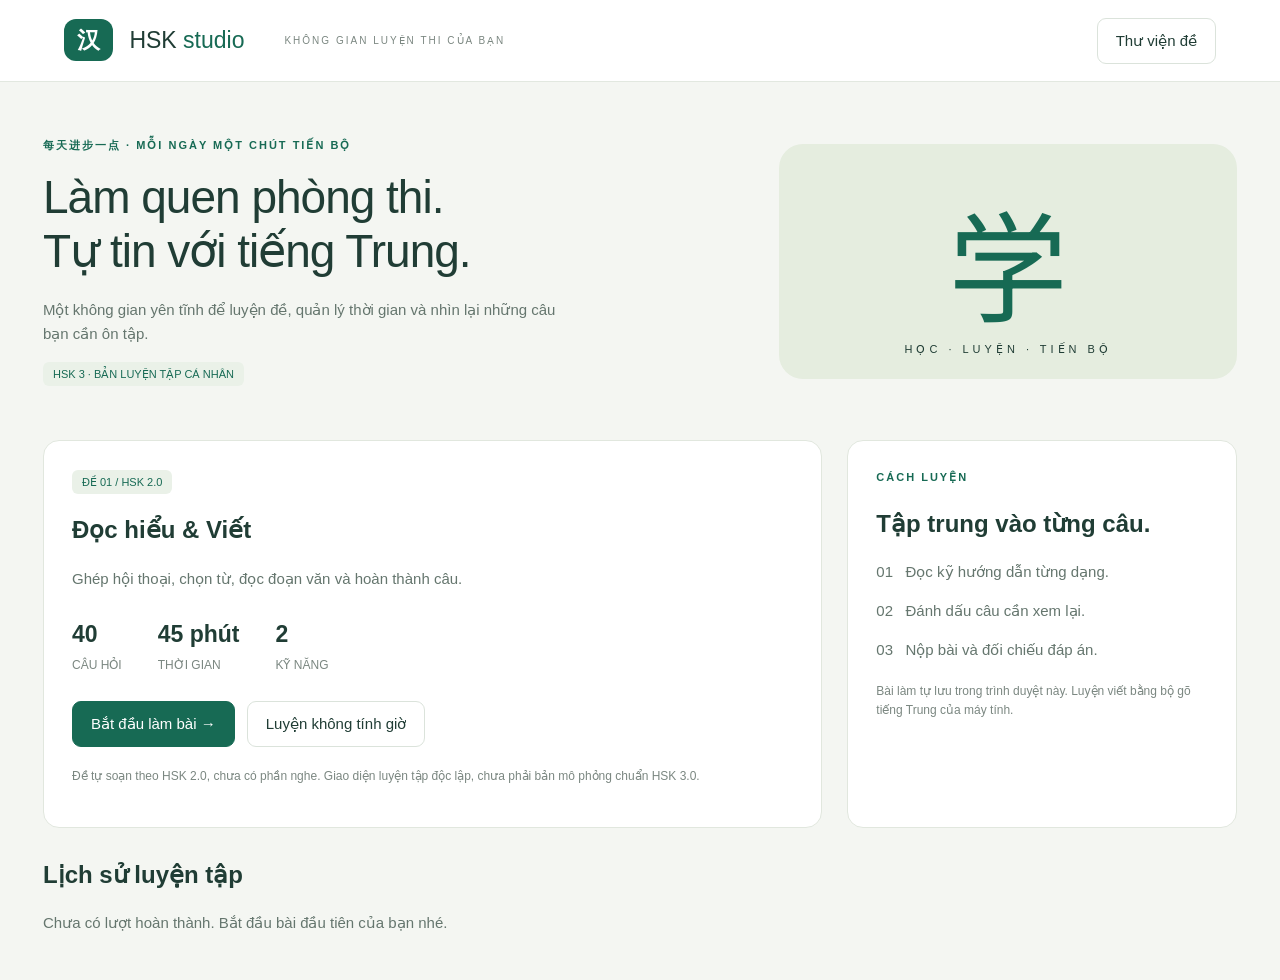
==== index.html @ 3a23e1b2 "Add files via upload" ====
<!doctype html><html lang="vi"><meta charset="utf-8"><meta name="viewport" content="width=device-width, initial-scale=1"><title>HSK Studio · Phòng luyện thi</title><link rel="stylesheet" href="style.css"><body><header><a href="/" class="brand"><b>汉</b> HSK <strong>studio</strong></a><span class="tag">KHÔNG GIAN LUYỆN THI CỦA BẠN</span><button id="home">Thư viện đề</button></header><main id="app"></main><dialog id="confirm"><h2>Nộp bài luyện tập?</h2><p id="confirmText"></p><div class="actions"><button id="cancel">Tiếp tục làm</button><button class="primary" id="submit">Nộp bài</button></div></dialog><script src="app.js"></script></body></html>
---- style.css ----
@import url('https://fonts.googleapis.com/css2?family=Noto+Sans+SC:wght@400;500;600&display=swap');
:root{--green:#176a54;--ink:#203d35;--muted:#7b8781;--bg:#f4f6f2}*{box-sizing:border-box}body{margin:0;background:var(--bg);color:var(--ink);font:15px/1.6 Arial,sans-serif}header{height:82px;display:flex;align-items:center;gap:40px;padding:0 5%;background:white;border-bottom:1px solid #e2e8e0}.brand{color:var(--ink);text-decoration:none;font-size:23px}.brand b{background:var(--green);color:white;border-radius:12px;padding:8px 13px;margin-right:10px}.brand strong{font-weight:400;color:var(--green)}.tag{font-size:10px;letter-spacing:2px;color:var(--muted)}header button{margin-left:auto}button{font:inherit;cursor:pointer;border:1px solid #dbe3db;padding:10px 18px;border-radius:9px;background:white;color:var(--ink)}button:hover{border-color:var(--green);background:#eff6ef}button:focus-visible,input:focus-visible{outline:3px solid #d7b663;outline-offset:3px}button:disabled{opacity:.45;cursor:default}.primary{background:var(--green);color:white;border-color:var(--green)}.primary:hover{background:#12533f;color:white}main{max-width:1250px;margin:45px auto;padding:0 28px}.eyebrow{font-size:11px;letter-spacing:2px;color:var(--green);font-weight:bold}h1{font-size:46px;line-height:1.18;font-weight:500;margin:15px 0 20px;letter-spacing:-1px}h2{font-size:24px;line-height:1.4}p{color:#65766e}.hero{display:grid;grid-template-columns:1.5fr 1fr;gap:50px;align-items:center;margin:55px 0}.hero p{max-width:520px}.art{height:235px;background:#e5eddf;border-radius:24px;display:flex;align-items:center;justify-content:center;position:relative;overflow:hidden}.art strong{font:120px 'Noto Sans SC',sans-serif;color:#176a54}.art span{position:absolute;bottom:20px;font-size:11px;letter-spacing:4px}.cards{display:grid;grid-template-columns:2fr 1fr;gap:25px}.card,.panel{background:white;border:1px solid #e1e7de;border-radius:16px;padding:28px}.badge{font-size:11px;background:#eaf1e8;border-radius:6px;padding:6px 10px;color:var(--green)}.stats{display:flex;gap:36px;margin:25px 0}.stats strong{display:block;font-size:23px}.stats span{font-size:12px;color:var(--muted)}.actions{display:flex;gap:12px;flex-wrap:wrap}.note{font-size:12px;color:var(--muted);margin-top:20px}.history{margin-top:30px}.historyrow{display:flex;justify-content:space-between;gap:16px;padding:14px 0;border-bottom:1px solid #edf0e9}.examhead{display:flex;align-items:center;justify-content:space-between;margin-bottom:22px}.timer{font-size:27px;font-variant-numeric:tabular-nums}.workspace{display:grid;grid-template-columns:1fr 290px;gap:25px}.question{min-height:440px}.chinese{font-family:'Noto Sans SC',sans-serif;font-size:23px;line-height:1.95}.passage{background:#f6f8f3;border-radius:10px;padding:20px;margin:20px 0;font-size:20px}.option{display:flex;gap:16px;width:100%;text-align:left;align-items:center;margin:12px 0;padding:13px 18px;font-family:'Noto Sans SC',sans-serif;font-size:19px}.option em{font:13px Arial;border:1px solid #d7e1d4;border-radius:6px;padding:4px 9px;font-style:normal}.option.selected{border-color:var(--green);background:#edf5ee}.navgrid{display:grid;grid-template-columns:repeat(5,1fr);gap:8px}.navgrid button{padding:8px 0;font-size:12px}.navgrid .done{background:#e1efe5;border-color:#c2d9c7}.navgrid .current{background:var(--green);color:white}.navgrid .flag{box-shadow:inset 0 -3px #d8ad43}.foot{display:flex;justify-content:space-between;margin-top:25px}.input{width:100%;padding:17px;border:1px solid #c8d7c8;border-radius:10px;font-size:24px;margin-top:25px}.result{max-width:850px;margin:auto}.score{font-size:62px;color:var(--green);line-height:1.4}.review{margin:18px 0;padding:22px;background:white;border:1px solid #dde5db;border-radius:12px}.correct{color:#176a54}.wrong{color:#b45135}dialog{max-width:470px;border:0;border-radius:18px;padding:32px}dialog::backdrop{background:#15382b66}.saved{font-size:11px;color:var(--green)}@media(max-width:800px){.tag{display:none}.hero,.cards,.workspace{grid-template-columns:1fr}.hero{margin:25px 0;gap:20px}h1{font-size:34px}.art{height:140px}.art strong{font-size:70px}.art span{bottom:8px}.workspace aside{order:2}.question{min-height:350px}main{padding:0 16px;margin-top:25px}.card,.panel{padding:20px}.chinese{font-size:20px}.stats{gap:24px}header{padding:0 16px}.brand{font-size:20px}}
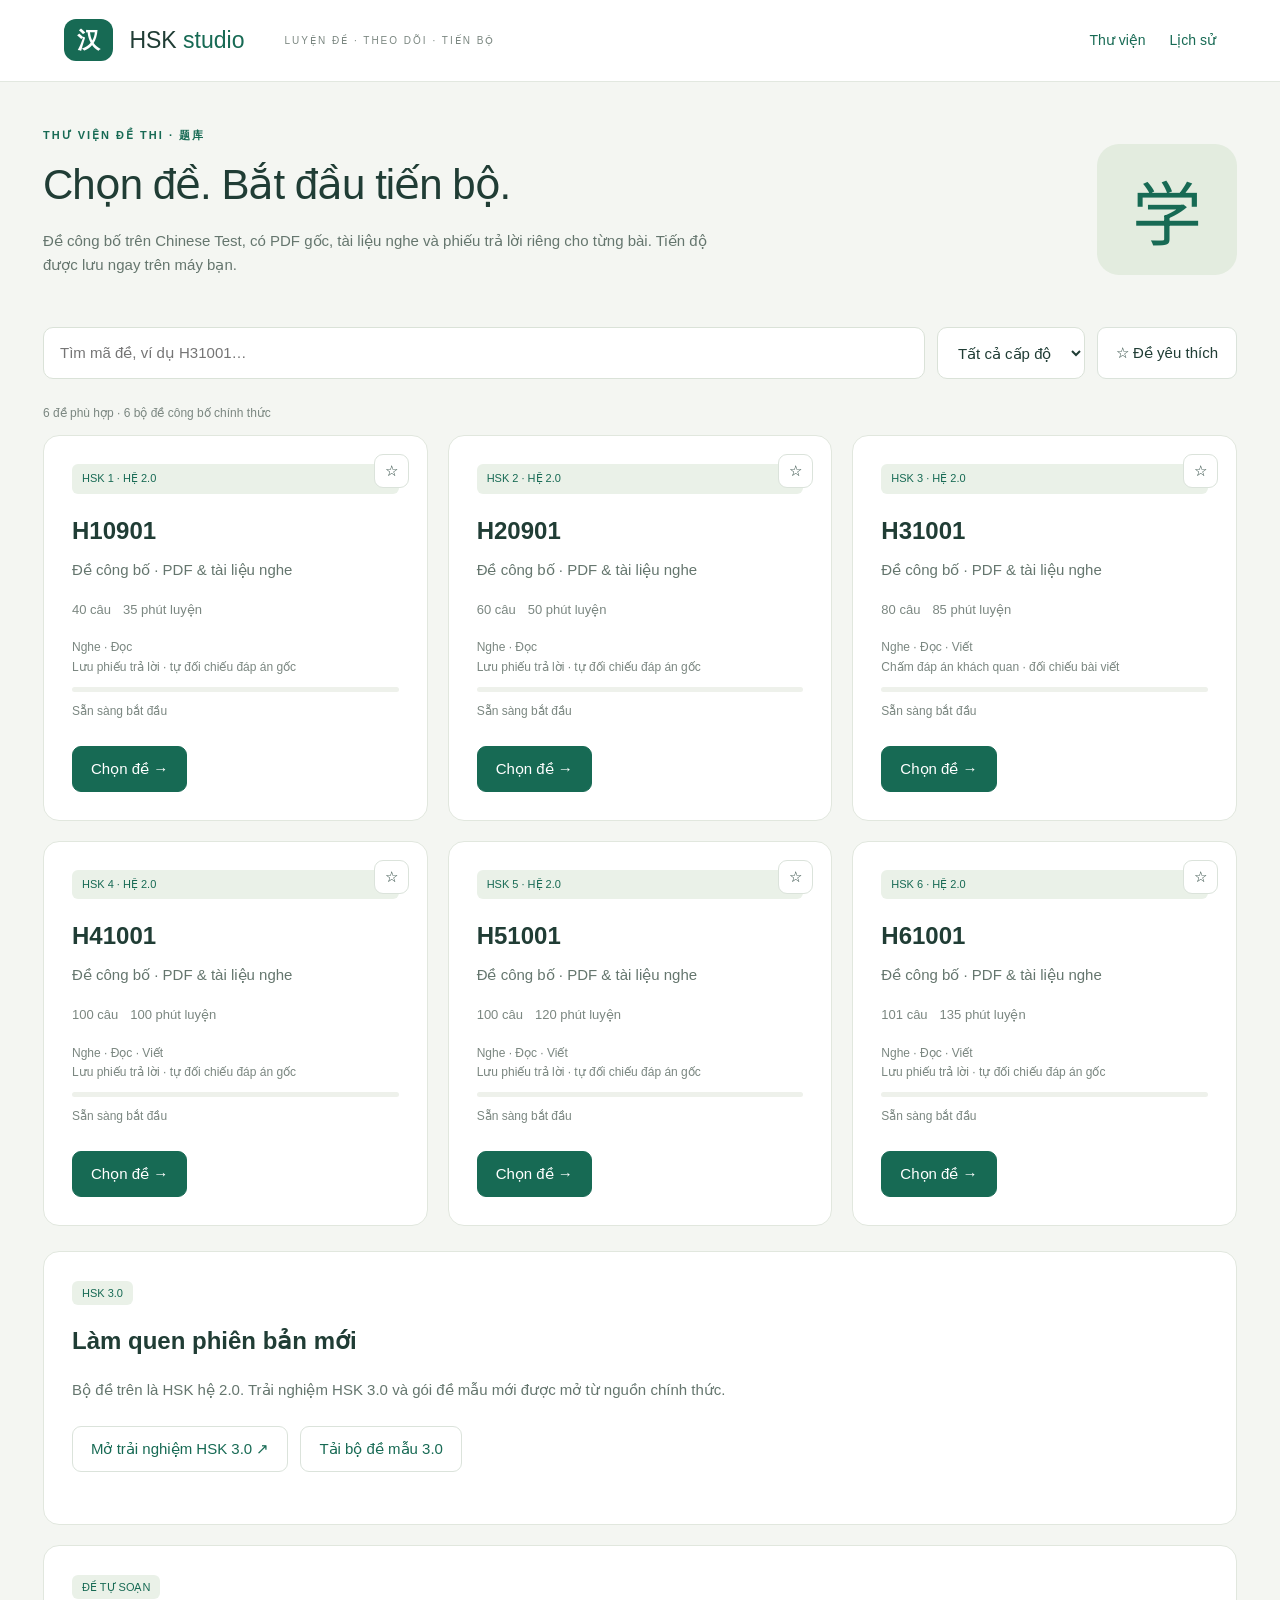
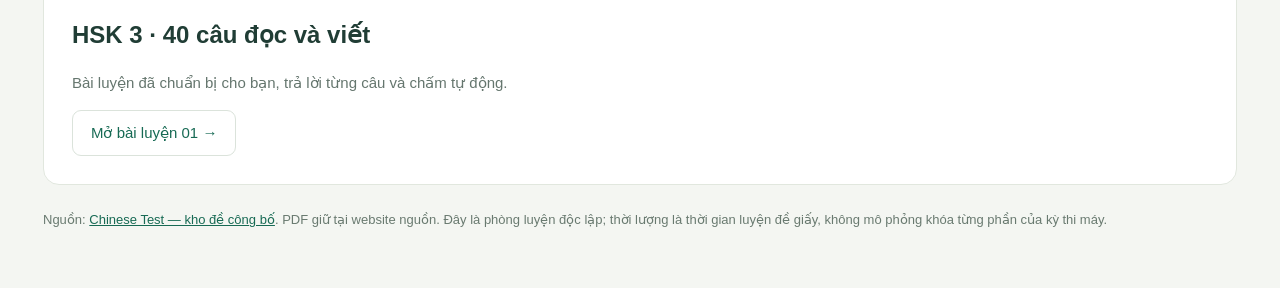
==== commit 4c484d1c: "Add files via upload" ====
--- a/index.html
+++ b/index.html
@@ -1 +1 @@
-<!doctype html><html lang="vi"><meta charset="utf-8"><meta name="viewport" content="width=device-width, initial-scale=1"><title>HSK Studio · Phòng luyện thi</title><link rel="stylesheet" href="style.css"><body><header><a href="/" class="brand"><b>汉</b> HSK <strong>studio</strong></a><span class="tag">KHÔNG GIAN LUYỆN THI CỦA BẠN</span><button id="home">Thư viện đề</button></header><main id="app"></main><dialog id="confirm"><h2>Nộp bài luyện tập?</h2><p id="confirmText"></p><div class="actions"><button id="cancel">Tiếp tục làm</button><button class="primary" id="submit">Nộp bài</button></div></dialog><script src="app.js"></script></body></html>
+<!doctype html><html lang="vi"><meta charset="utf-8"><meta name="viewport" content="width=device-width,initial-scale=1"><meta name="theme-color" content="#176a54"><title>HSK Studio · Thư viện đề thi</title><link rel="stylesheet" href="style.css"><link rel="stylesheet" href="library.css"><body><header><a href="#library" class="brand"><b>汉</b> HSK <strong>studio</strong></a><span class="tag">LUYỆN ĐỀ · THEO DÕI · TIẾN BỘ</span><nav><a href="#library">Thư viện</a><a href="#history">Lịch sử</a></nav></header><main id="app" tabindex="-1"></main><div id="toast" role="status" aria-live="polite"></div><dialog id="modal"><div id="modalBody"></div><button id="closeModal">Đóng</button></dialog><script src="library.js"></script></body></html>
--- a/library.css
+++ b/library.css
@@ -0,0 +1 @@
+nav{margin-left:auto;display:flex;gap:24px}nav a,a{color:var(--green)}nav a{text-decoration:none;font-size:14px}button,a,input,select{touch-action:manipulation}.intro{display:flex;align-items:center;justify-content:space-between;gap:35px;margin:35px 0}.intro h1{font-size:42px}.intro p{max-width:680px}.intro .seal{background:#e3ecdf;border-radius:22px;padding:15px 35px;font:70px 'Noto Sans SC',sans-serif;color:var(--green)}.filters{display:flex;gap:12px;flex-wrap:wrap;margin:25px 0}.filters input{flex:1;min-width:190px}.filters input,.filters select{padding:13px 16px;border:1px solid #dae2d8;border-radius:10px;font:inherit;background:white;color:var(--ink)}.catalog{display:grid;grid-template-columns:repeat(3,1fr);gap:20px}.examcard{position:relative;display:flex;flex-direction:column;gap:10px}.examcard h2{margin:10px 0 0}.examcard p{margin:0}.examcard .actions{margin-top:auto;padding-top:15px}.examcard .favorite{position:absolute;right:18px;top:18px;padding:4px 10px}.cardmeta{display:flex;gap:12px;font-size:13px;color:var(--muted);margin:8px 0}.progress{height:5px;background:#eef1eb;border-radius:10px;overflow:hidden}.progress i{display:block;height:100%;background:var(--green)}.notice{font-size:13px;padding:12px 0;color:#697a70}.empty{padding:50px;text-align:center;grid-column:1/-1}.small{font-size:12px;color:var(--muted)}.sessionbar{display:flex;align-items:center;justify-content:space-between;gap:20px;margin-bottom:20px}.sessionbar h2{margin:4px 0}.exam-layout{display:grid;grid-template-columns:minmax(0,1.5fr) minmax(300px,1fr);gap:20px;align-items:start}.pdf-panel{position:sticky;top:15px;overflow:hidden}.pdf-panel iframe{display:block;width:100%;height:65vh;min-height:430px;border:1px solid #e1e7df;border-radius:10px;background:#f5f6f3}.resource-actions{display:flex;gap:15px;flex-wrap:wrap;margin-bottom:14px;font-size:13px}.answer-panel{max-height:78vh;overflow:auto;scroll-behavior:smooth}.answer-row{padding:13px 0;border-bottom:1px solid #edf0e9}.answer-label{display:flex;align-items:center;justify-content:space-between;font-weight:bold;font-size:13px;margin-bottom:8px}.answer-row input,.answer-row textarea{font:18px 'Noto Sans SC',sans-serif;width:100%;padding:10px;border-radius:7px;border:1px solid #d6e0d3;resize:vertical}.answer-row.flagged{border-left:3px solid #d5ad4b;padding-left:10px}.choice-row{display:flex;gap:6px;flex-wrap:wrap}.choice-row button{padding:6px 12px;min-width:36px}.choice-row button.active{color:white;background:var(--green);border-color:var(--green)}.tiny{font-size:12px;padding:4px 9px}.sheet-toolbar{position:sticky;top:-28px;background:white;z-index:2;padding:8px 0 15px;border-bottom:1px solid #e5ebe2;display:flex;gap:6px;flex-wrap:wrap}.audio-box{margin-top:16px;padding-top:14px;border-top:1px solid #e3e8df}.audio-box audio{width:100%;margin-top:10px}.audio-box input{max-width:100%;font-size:12px}.results-list{margin:22px 0}.result-row{display:grid;grid-template-columns:60px 1fr 1fr;gap:14px;padding:12px;border-bottom:1px solid #e3e8df}.result-row:nth-child(even){background:#f5f8f2}.result-row span{overflow-wrap:anywhere}.result-actions{display:flex;gap:12px;flex-wrap:wrap;margin:24px 0}#toast{position:fixed;bottom:25px;left:50%;transform:translateX(-50%);background:#203d35;color:white;padding:12px 22px;border-radius:10px;z-index:20;display:none}.loading{padding:60px;text-align:center}.danger{color:#a84332}.paused{color:#a56811}.modebox{margin:22px 0;padding:18px;background:#f5f8f2;border-radius:12px}.modebox label{display:block;padding:8px 0}dialog{width:min(560px,95vw);max-width:560px}.hint{font-size:13px;background:#eef3e9;padding:12px;border-radius:8px}button{transition:background .15s,border-color .15s}.section-title{margin:24px 0 10px;font-size:15px}.linkbutton{display:inline-block;padding:10px 18px;border:1px solid #dbe3db;border-radius:9px;background:white;text-decoration:none}input[type=checkbox],input[type=radio]{accent-color:var(--green)}@media(max-width:1000px){.catalog{grid-template-columns:repeat(2,1fr)}}@media(max-width:700px){.catalog,.exam-layout{grid-template-columns:1fr}.intro .seal{display:none}.intro h1{font-size:32px}nav{gap:12px}.pdf-panel{position:static}.pdf-panel iframe{height:45vh;min-height:300px}.answer-panel{max-height:none}.sessionbar{align-items:flex-start;flex-wrap:wrap}.sheet-toolbar{top:0}.tag{display:none}}@media(prefers-reduced-motion:reduce){*{scroll-behavior:auto!important;transition:none!important}}
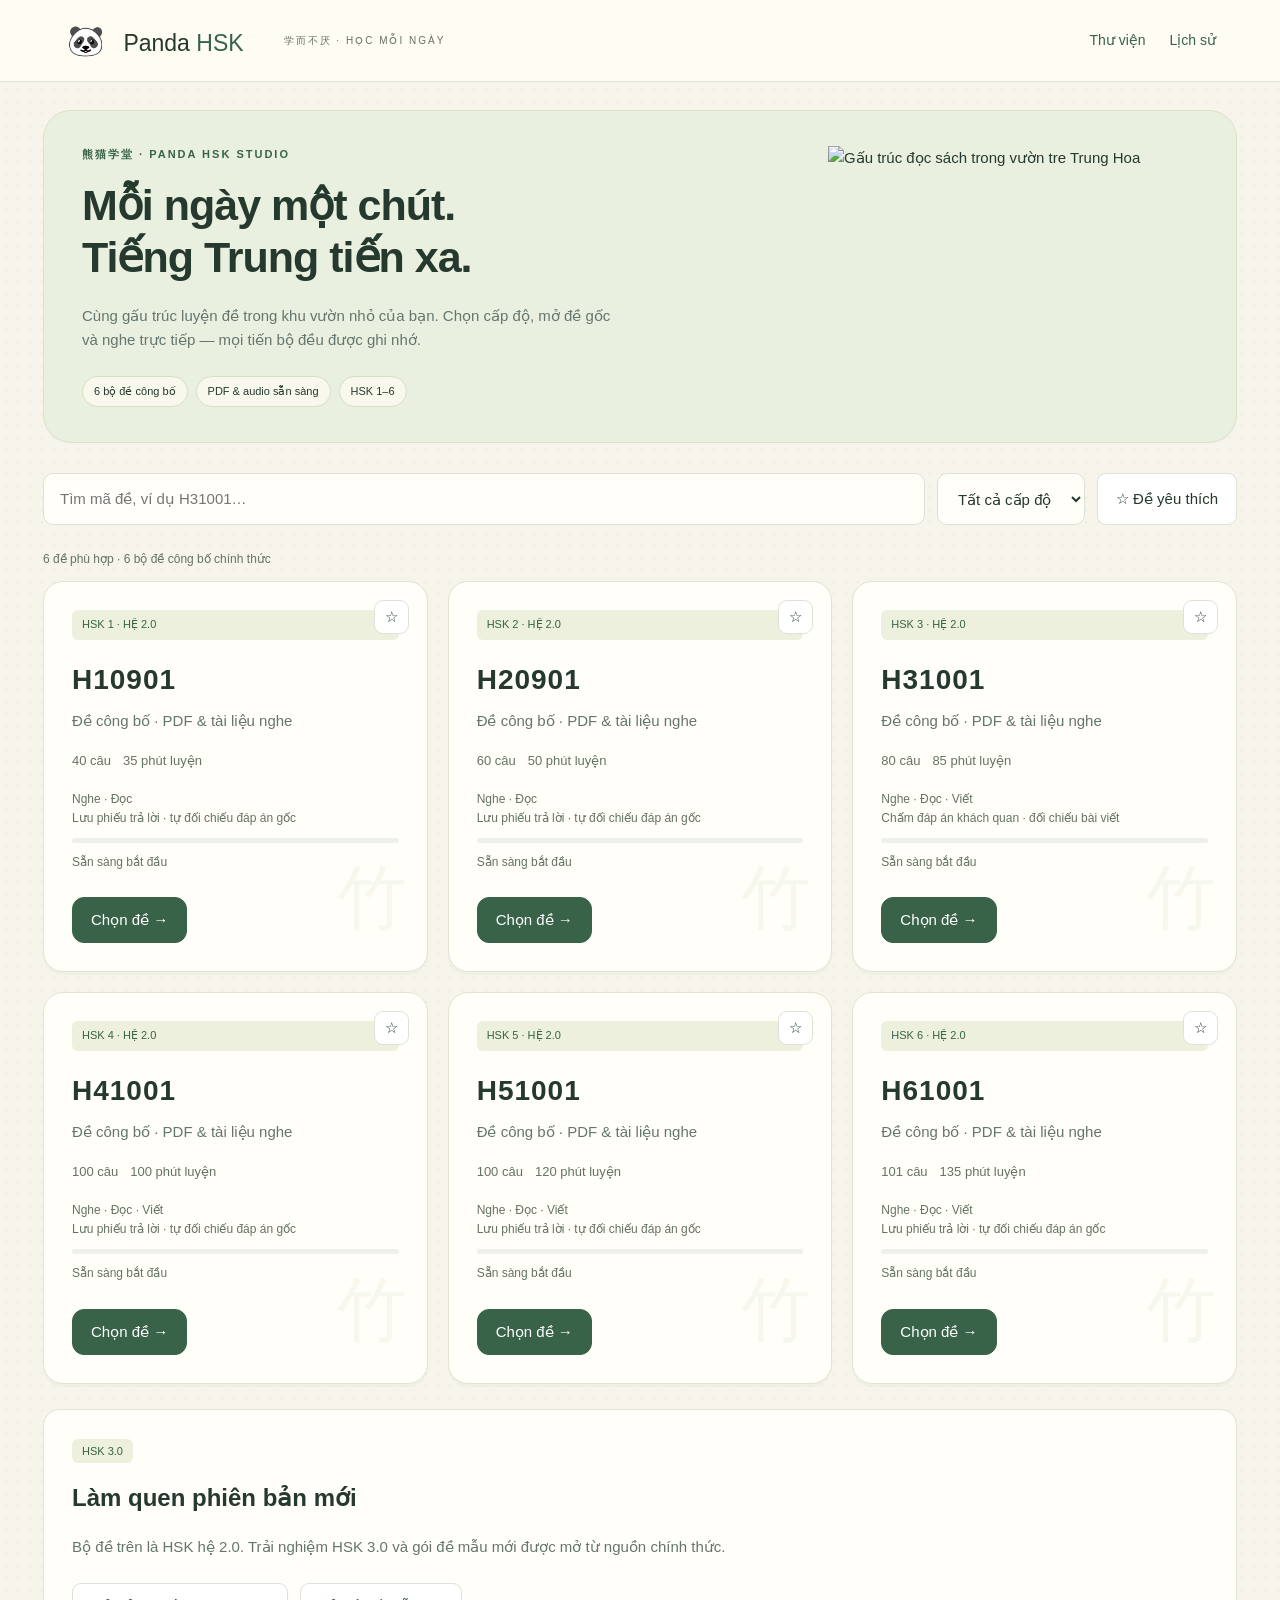
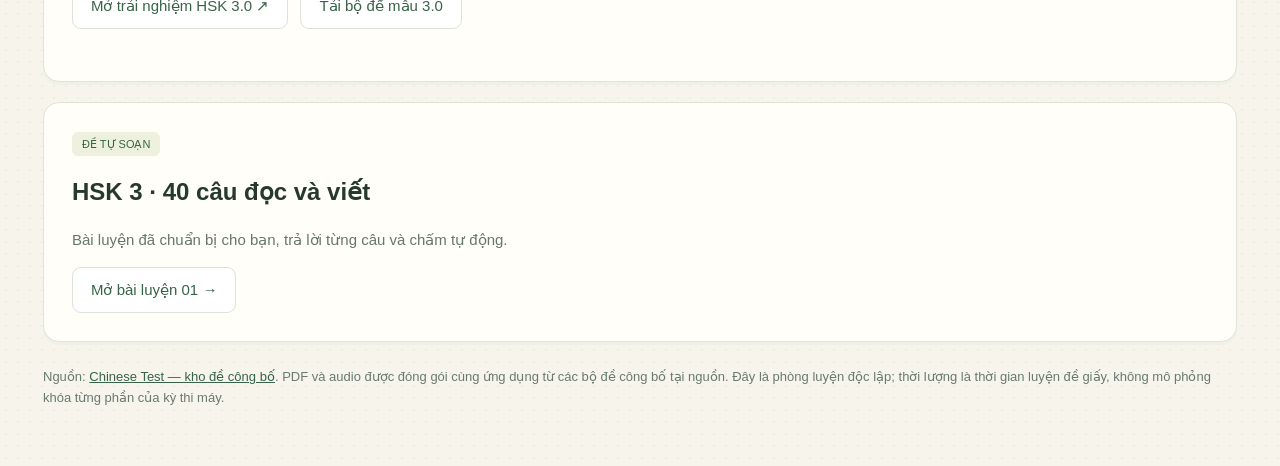
==== commit 228684b9: "Add files via upload" ====
--- a/index.html
+++ b/index.html
@@ -1 +1 @@
-<!doctype html><html lang="vi"><meta charset="utf-8"><meta name="viewport" content="width=device-width,initial-scale=1"><meta name="theme-color" content="#176a54"><title>HSK Studio · Thư viện đề thi</title><link rel="stylesheet" href="style.css"><link rel="stylesheet" href="library.css"><body><header><a href="#library" class="brand"><b>汉</b> HSK <strong>studio</strong></a><span class="tag">LUYỆN ĐỀ · THEO DÕI · TIẾN BỘ</span><nav><a href="#library">Thư viện</a><a href="#history">Lịch sử</a></nav></header><main id="app" tabindex="-1"></main><div id="toast" role="status" aria-live="polite"></div><dialog id="modal"><div id="modalBody"></div><button id="closeModal">Đóng</button></dialog><script src="library.js"></script></body></html>
+<!doctype html><html lang="vi"><meta charset="utf-8"><meta name="viewport" content="width=device-width,initial-scale=1"><meta name="theme-color" content="#176a54"><title>Panda HSK · Vườn luyện tiếng Trung</title><link rel="stylesheet" href="style.css"><link rel="stylesheet" href="library.css"><body><header><a href="#library" class="brand"><b class="panda-logo">🐼</b> Panda <strong>HSK</strong></a><span class="tag">学而不厌 · HỌC MỖI NGÀY</span><nav><a href="#library">Thư viện</a><a href="#history">Lịch sử</a></nav></header><main id="app" tabindex="-1"></main><div id="toast" role="status" aria-live="polite"></div><dialog id="modal"><div id="modalBody"></div><button id="closeModal">Đóng</button></dialog><script type="module" src="pdf-viewer.js"></script><script src="library.js"></script></body></html>
--- a/style.css
+++ b/style.css
@@ -1,2 +1 @@
-@import url('https://fonts.googleapis.com/css2?family=Noto+Sans+SC:wght@400;500;600&display=swap');
 :root{--green:#176a54;--ink:#203d35;--muted:#7b8781;--bg:#f4f6f2}*{box-sizing:border-box}body{margin:0;background:var(--bg);color:var(--ink);font:15px/1.6 Arial,sans-serif}header{height:82px;display:flex;align-items:center;gap:40px;padding:0 5%;background:white;border-bottom:1px solid #e2e8e0}.brand{color:var(--ink);text-decoration:none;font-size:23px}.brand b{background:var(--green);color:white;border-radius:12px;padding:8px 13px;margin-right:10px}.brand strong{font-weight:400;color:var(--green)}.tag{font-size:10px;letter-spacing:2px;color:var(--muted)}header button{margin-left:auto}button{font:inherit;cursor:pointer;border:1px solid #dbe3db;padding:10px 18px;border-radius:9px;background:white;color:var(--ink)}button:hover{border-color:var(--green);background:#eff6ef}button:focus-visible,input:focus-visible{outline:3px solid #d7b663;outline-offset:3px}button:disabled{opacity:.45;cursor:default}.primary{background:var(--green);color:white;border-color:var(--green)}.primary:hover{background:#12533f;color:white}main{max-width:1250px;margin:45px auto;padding:0 28px}.eyebrow{font-size:11px;letter-spacing:2px;color:var(--green);font-weight:bold}h1{font-size:46px;line-height:1.18;font-weight:500;margin:15px 0 20px;letter-spacing:-1px}h2{font-size:24px;line-height:1.4}p{color:#65766e}.hero{display:grid;grid-template-columns:1.5fr 1fr;gap:50px;align-items:center;margin:55px 0}.hero p{max-width:520px}.art{height:235px;background:#e5eddf;border-radius:24px;display:flex;align-items:center;justify-content:center;position:relative;overflow:hidden}.art strong{font:120px 'Noto Sans SC',sans-serif;color:#176a54}.art span{position:absolute;bottom:20px;font-size:11px;letter-spacing:4px}.cards{display:grid;grid-template-columns:2fr 1fr;gap:25px}.card,.panel{background:white;border:1px solid #e1e7de;border-radius:16px;padding:28px}.badge{font-size:11px;background:#eaf1e8;border-radius:6px;padding:6px 10px;color:var(--green)}.stats{display:flex;gap:36px;margin:25px 0}.stats strong{display:block;font-size:23px}.stats span{font-size:12px;color:var(--muted)}.actions{display:flex;gap:12px;flex-wrap:wrap}.note{font-size:12px;color:var(--muted);margin-top:20px}.history{margin-top:30px}.historyrow{display:flex;justify-content:space-between;gap:16px;padding:14px 0;border-bottom:1px solid #edf0e9}.examhead{display:flex;align-items:center;justify-content:space-between;margin-bottom:22px}.timer{font-size:27px;font-variant-numeric:tabular-nums}.workspace{display:grid;grid-template-columns:1fr 290px;gap:25px}.question{min-height:440px}.chinese{font-family:'Noto Sans SC',sans-serif;font-size:23px;line-height:1.95}.passage{background:#f6f8f3;border-radius:10px;padding:20px;margin:20px 0;font-size:20px}.option{display:flex;gap:16px;width:100%;text-align:left;align-items:center;margin:12px 0;padding:13px 18px;font-family:'Noto Sans SC',sans-serif;font-size:19px}.option em{font:13px Arial;border:1px solid #d7e1d4;border-radius:6px;padding:4px 9px;font-style:normal}.option.selected{border-color:var(--green);background:#edf5ee}.navgrid{display:grid;grid-template-columns:repeat(5,1fr);gap:8px}.navgrid button{padding:8px 0;font-size:12px}.navgrid .done{background:#e1efe5;border-color:#c2d9c7}.navgrid .current{background:var(--green);color:white}.navgrid .flag{box-shadow:inset 0 -3px #d8ad43}.foot{display:flex;justify-content:space-between;margin-top:25px}.input{width:100%;padding:17px;border:1px solid #c8d7c8;border-radius:10px;font-size:24px;margin-top:25px}.result{max-width:850px;margin:auto}.score{font-size:62px;color:var(--green);line-height:1.4}.review{margin:18px 0;padding:22px;background:white;border:1px solid #dde5db;border-radius:12px}.correct{color:#176a54}.wrong{color:#b45135}dialog{max-width:470px;border:0;border-radius:18px;padding:32px}dialog::backdrop{background:#15382b66}.saved{font-size:11px;color:var(--green)}@media(max-width:800px){.tag{display:none}.hero,.cards,.workspace{grid-template-columns:1fr}.hero{margin:25px 0;gap:20px}h1{font-size:34px}.art{height:140px}.art strong{font-size:70px}.art span{bottom:8px}.workspace aside{order:2}.question{min-height:350px}main{padding:0 16px;margin-top:25px}.card,.panel{padding:20px}.chinese{font-size:20px}.stats{gap:24px}header{padding:0 16px}.brand{font-size:20px}}
--- a/library.css
+++ b/library.css
@@ -1 +1,3 @@
 nav{margin-left:auto;display:flex;gap:24px}nav a,a{color:var(--green)}nav a{text-decoration:none;font-size:14px}button,a,input,select{touch-action:manipulation}.intro{display:flex;align-items:center;justify-content:space-between;gap:35px;margin:35px 0}.intro h1{font-size:42px}.intro p{max-width:680px}.intro .seal{background:#e3ecdf;border-radius:22px;padding:15px 35px;font:70px 'Noto Sans SC',sans-serif;color:var(--green)}.filters{display:flex;gap:12px;flex-wrap:wrap;margin:25px 0}.filters input{flex:1;min-width:190px}.filters input,.filters select{padding:13px 16px;border:1px solid #dae2d8;border-radius:10px;font:inherit;background:white;color:var(--ink)}.catalog{display:grid;grid-template-columns:repeat(3,1fr);gap:20px}.examcard{position:relative;display:flex;flex-direction:column;gap:10px}.examcard h2{margin:10px 0 0}.examcard p{margin:0}.examcard .actions{margin-top:auto;padding-top:15px}.examcard .favorite{position:absolute;right:18px;top:18px;padding:4px 10px}.cardmeta{display:flex;gap:12px;font-size:13px;color:var(--muted);margin:8px 0}.progress{height:5px;background:#eef1eb;border-radius:10px;overflow:hidden}.progress i{display:block;height:100%;background:var(--green)}.notice{font-size:13px;padding:12px 0;color:#697a70}.empty{padding:50px;text-align:center;grid-column:1/-1}.small{font-size:12px;color:var(--muted)}.sessionbar{display:flex;align-items:center;justify-content:space-between;gap:20px;margin-bottom:20px}.sessionbar h2{margin:4px 0}.exam-layout{display:grid;grid-template-columns:minmax(0,1.5fr) minmax(300px,1fr);gap:20px;align-items:start}.pdf-panel{position:sticky;top:15px;overflow:hidden}.pdf-panel iframe{display:block;width:100%;height:65vh;min-height:430px;border:1px solid #e1e7df;border-radius:10px;background:#f5f6f3}.resource-actions{display:flex;gap:15px;flex-wrap:wrap;margin-bottom:14px;font-size:13px}.answer-panel{max-height:78vh;overflow:auto;scroll-behavior:smooth}.answer-row{padding:13px 0;border-bottom:1px solid #edf0e9}.answer-label{display:flex;align-items:center;justify-content:space-between;font-weight:bold;font-size:13px;margin-bottom:8px}.answer-row input,.answer-row textarea{font:18px 'Noto Sans SC',sans-serif;width:100%;padding:10px;border-radius:7px;border:1px solid #d6e0d3;resize:vertical}.answer-row.flagged{border-left:3px solid #d5ad4b;padding-left:10px}.choice-row{display:flex;gap:6px;flex-wrap:wrap}.choice-row button{padding:6px 12px;min-width:36px}.choice-row button.active{color:white;background:var(--green);border-color:var(--green)}.tiny{font-size:12px;padding:4px 9px}.sheet-toolbar{position:sticky;top:-28px;background:white;z-index:2;padding:8px 0 15px;border-bottom:1px solid #e5ebe2;display:flex;gap:6px;flex-wrap:wrap}.audio-box{margin-top:16px;padding-top:14px;border-top:1px solid #e3e8df}.audio-box audio{width:100%;margin-top:10px}.audio-box input{max-width:100%;font-size:12px}.results-list{margin:22px 0}.result-row{display:grid;grid-template-columns:60px 1fr 1fr;gap:14px;padding:12px;border-bottom:1px solid #e3e8df}.result-row:nth-child(even){background:#f5f8f2}.result-row span{overflow-wrap:anywhere}.result-actions{display:flex;gap:12px;flex-wrap:wrap;margin:24px 0}#toast{position:fixed;bottom:25px;left:50%;transform:translateX(-50%);background:#203d35;color:white;padding:12px 22px;border-radius:10px;z-index:20;display:none}.loading{padding:60px;text-align:center}.danger{color:#a84332}.paused{color:#a56811}.modebox{margin:22px 0;padding:18px;background:#f5f8f2;border-radius:12px}.modebox label{display:block;padding:8px 0}dialog{width:min(560px,95vw);max-width:560px}.hint{font-size:13px;background:#eef3e9;padding:12px;border-radius:8px}button{transition:background .15s,border-color .15s}.section-title{margin:24px 0 10px;font-size:15px}.linkbutton{display:inline-block;padding:10px 18px;border:1px solid #dbe3db;border-radius:9px;background:white;text-decoration:none}input[type=checkbox],input[type=radio]{accent-color:var(--green)}@media(max-width:1000px){.catalog{grid-template-columns:repeat(2,1fr)}}@media(max-width:700px){.catalog,.exam-layout{grid-template-columns:1fr}.intro .seal{display:none}.intro h1{font-size:32px}nav{gap:12px}.pdf-panel{position:static}.pdf-panel iframe{height:45vh;min-height:300px}.answer-panel{max-height:none}.sessionbar{align-items:flex-start;flex-wrap:wrap}.sheet-toolbar{top:0}.tag{display:none}}@media(prefers-reduced-motion:reduce){*{scroll-behavior:auto!important;transition:none!important}}
+/* Panda garden theme */
+:root{--green:#386348;--ink:#26392e;--muted:#657365;--bg:#f6f4eb}body{background-color:var(--bg);background-image:radial-gradient(#72865c10 1px,transparent 1px);background-size:12px 12px}header{background:#fffcf3;border-bottom:1px solid #dfe3d4}.brand .panda-logo{padding:3px;background:transparent;font-size:30px}main{margin-top:28px}.intro{background:#eaf0df;border:1px solid #d9e2ca;border-radius:28px;padding:35px 38px;margin:0 0 30px;overflow:hidden;position:relative}.intro h1{font-size:43px;font-weight:650;line-height:1.22}.intro p{max-width:540px;font-size:15px}.panda-art{width:36%;max-width:370px;align-self:stretch;object-fit:contain}.hero-pills{display:flex;flex-wrap:wrap;gap:8px;margin-top:24px}.hero-pills span{font-size:11px;padding:6px 11px;border-radius:20px;background:#fffdf3b0;border:1px solid #d5dfc7}.card,.panel{background:#fffef8;border-color:#e0e4d4;box-shadow:0 3px 0 #dce3d43b}.examcard{border-radius:20px;overflow:hidden}.examcard:after{content:'竹';position:absolute;right:20px;bottom:25px;font:70px serif;color:#6f8c5110;pointer-events:none}.examcard .primary{position:relative;z-index:1}.examcard h2{letter-spacing:1px;font-size:28px}.badge{background:#edf0dd}.primary{background:#386348;border-radius:12px}.favorite[aria-pressed=true]{color:#a74736;background:#f9ece3}.progress i{background:#709451}.filters input,.filters select{background:#fffef8}.sheet-toolbar{background:#fffef8}.pdf-tools{display:flex;gap:8px;align-items:center;justify-content:center;padding:9px;background:#eaf0df;border-radius:10px 10px 0 0;flex-wrap:wrap}.pdf-tools button{padding:4px 12px}.pdf-tools span{font-size:12px;min-width:100px;text-align:center}.pdf-canvas-wrap{height:53vh;min-height:300px;overflow:auto;background:#dfe3d8;padding:12px}.pdf-canvas-wrap canvas{display:block;margin:0 auto;background:white;box-shadow:0 2px 8px #24362f30;max-width:none}.pdf-panel{padding:20px}.local-files{font-size:12px;color:var(--muted);margin:12px 0}.local-files summary{cursor:pointer}.local-files label{display:block;margin:8px 0}.audio-heading,.audio-options{display:flex;align-items:center;justify-content:space-between;gap:10px}.audio-heading a{font-size:12px}.audio-box{padding:14px;border-radius:14px;background:#edf1e4;border:1px solid #dce5cd}.audio-box audio{height:40px}.audio-box select{padding:5px;background:#fffef8;border:1px solid #cfd9c7;border-radius:6px}.answer-panel{scrollbar-color:#a6b69a transparent}dialog{background:#fffdf4;border:1px solid #cdd8c3;border-radius:22px;padding:30px}dialog::backdrop{background:#233d2c66;backdrop-filter:blur(3px)}a:focus-visible,select:focus-visible,summary:focus-visible{outline:3px solid #b84f3e;outline-offset:3px}@media(max-width:800px){.intro{padding:25px}.intro h1{font-size:32px}.panda-art{width:34%}}@media(max-width:550px){header{gap:12px;padding:0 18px}.brand{font-size:19px}main{padding:0 15px}.intro{flex-direction:column;gap:8px}.intro h1{font-size:32px}.panda-art{width:100%;height:180px;align-self:center}.intro p{font-size:14px}.hero-pills{margin-top:16px}.card{padding:22px}.pdf-panel{padding:12px}.pdf-canvas-wrap{height:45vh}.sessionbar .actions{gap:8px}.sessionbar .actions button{padding:8px 12px}}
